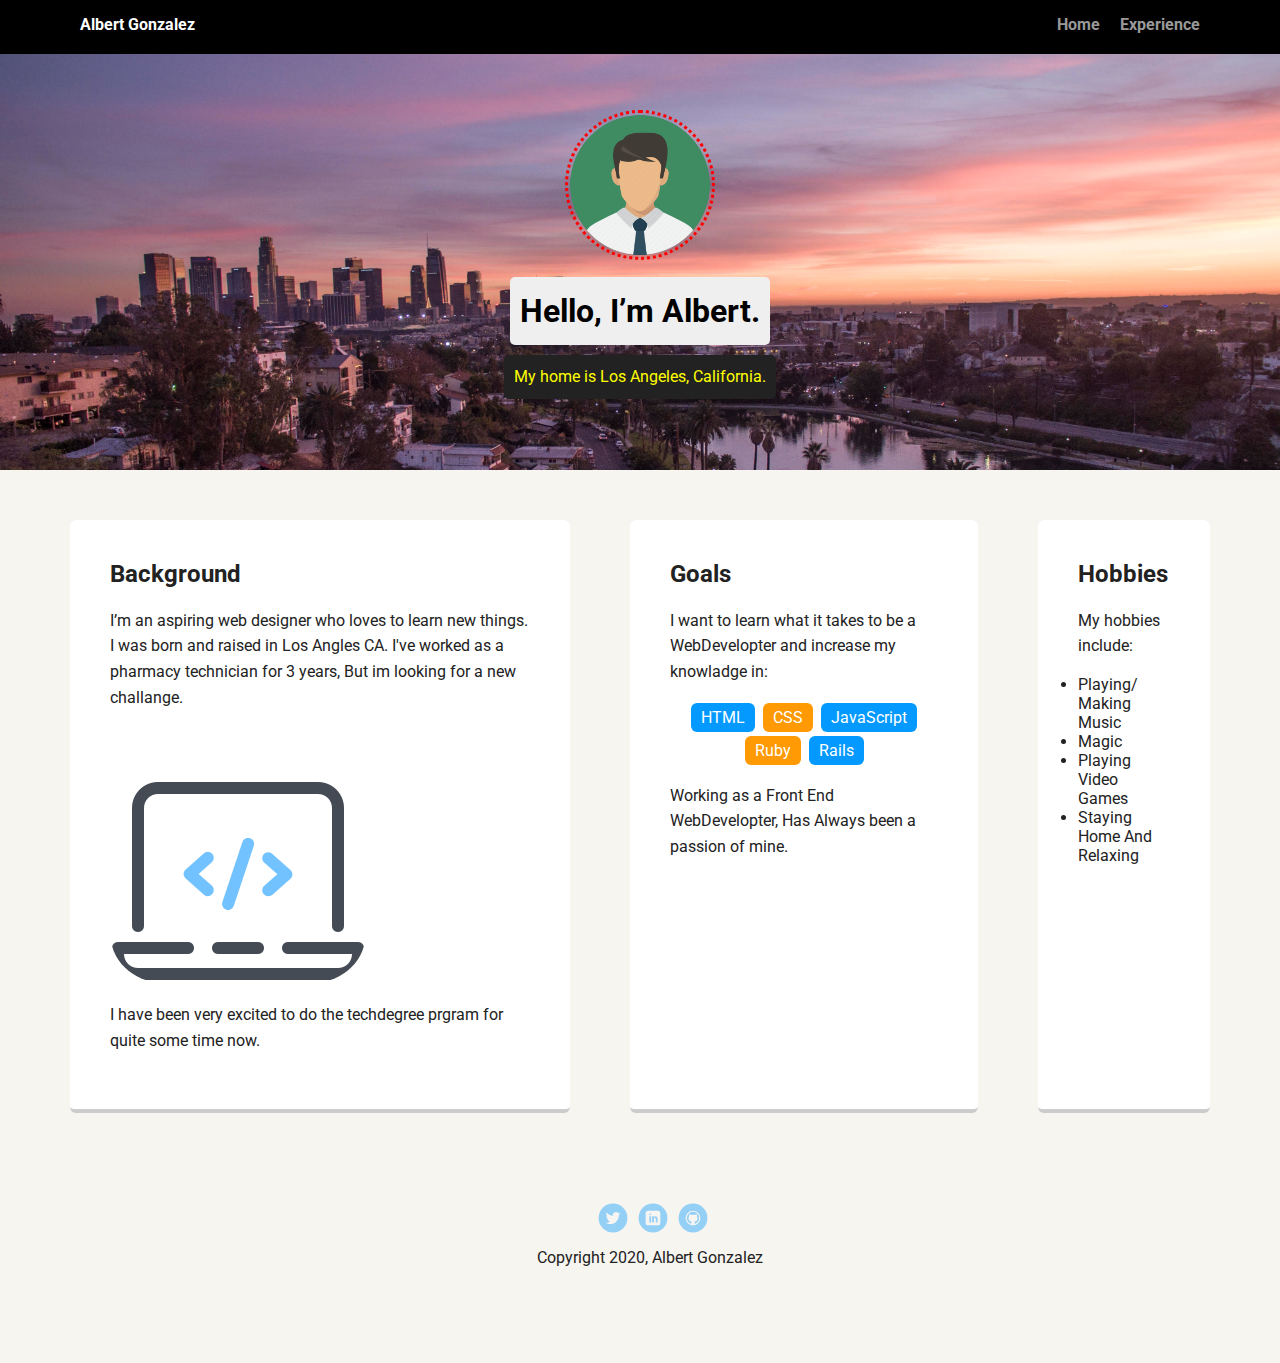
==== index.html @ 98150286 "Initial commit" ====
<!doctype html>
<html lang="en">
<head>
  <meta charset="utf-8">
  <title>Jane Smith's Profile</title>
  <meta name="viewport" content="width=device-width, initial-scale=1.0">
  <link rel="stylesheet" href="styles.css">
  <link href="https://fonts.googleapis.com/css?family=Muli%7CRoboto:400,300,500,700,900" rel="stylesheet"></head>
  <body>

    <div class="main-nav">
        <ul class="nav">
          <li class="name">Albert Gonzalez</li>
          <li><a href="index.html">Home</a></li>
          <li><a href="experience.html">Experience</a></li>
        </ul>
    </div>

    <header>
      <img src="images/man.png" alt="office man icon" class="profile-image">
      <h1 class="tag name">Hello, I’m Albert.</h1>
      <p class="tag location">My home is Los Angeles, California.</p>
    </header>

    <main class="flex">
      <div class="card">
        <h2>Background</h2>
        <p>I’m an aspiring web designer who loves to learn new things. I was born and raised in Los Angles CA. I've worked as a pharmacy technician for 3 years, But im looking for a new challange.</p>
        <img src="images/laptop-coding.png" class="learning-image">
        <p>I have been very excited to do the techdegree prgram for quite some time now.</p>
      </div> 

      <div class="card">
        <h2>Goals</h2>
        <p>I want to learn what it takes to be a WebDevelopter and increase my knowladge in:</p>
        <ul class="skills">
          <li>HTML</li>
          <li>CSS</li>
          <li>JavaScript</li>
          <li>Ruby</li>
          <li>Rails</li>
        </ul>
        <p>Working as a Front End WebDevelopter, Has Always been a passion of mine.</p>
      </div> 

        <div class="card">
          <h2>Hobbies</h2>
          <p>My hobbies include:
            <li>Playing/ Making Music</li>
            <li>Magic</li>
            <li>Playing Video Games</li>
            <li>Staying Home And Relaxing</li>
        </div> 

    </main>
    <footer>
      <ul>
        <li><a href="https://twitter.com/explore" class="social twitter">Twitter</a></li>
        <li><a href="https://www.linkedin.com/in/albert-gonzalez-a2baa3183/" class="social linkedin">LinkedIn</a></li>
        <li><a href="https://github.com/owlbeartoe" class="social github">Github</a></li>
      </ul>
      <p class="copyright">Copyright 2020, Albert Gonzalez</p>
    </footer>
  </body>
  </html>
---- styles.css ----
/* Global Layout Set-up */
* { 
  box-sizing: border-box;
}
  
body {
  margin: 0;
  padding: 0;
  text-align: center;
  font-family: 'Roboto', sans-serif;
  color: #222;
  background: #f7f5f0;
}
/* Link Styles */

a {
  text-decoration: none;
  color: #999;
}
a:hover {
  color: #6633ff;
}

/* Section Styles */

.main-nav {
  width: 100%;
  background: black;
  min-height: 30px;
  padding: 10px;
  position: fixed;
  text-align: center;
}
.nav {
  display: flex;
  justify-content: space-around;
  font-weight: 700;
  list-style-type: none;
  margin: 0 auto;
  padding: 0;
}

.nav .name {
    display: block;
    margin-right: auto;
    color: white;
}
.nav li {
  padding: 5px 10px 10px 10px;
}
.nav a {
  transition: all .5s;
}
.nav a:hover {
  color: white
}

header {
  text-align: center;
  background: url('images/losangeles.jpg') no-repeat top center ;
  background-size: cover;
  overflow: hidden;
  padding-top: 60px;
}
header {
  line-height: 1.5;
}
header .profile-image {
  margin-top: 50px;
  width: 150px;
  height: 150px;
  border-radius: 100%;
  border: 3px dotted red;
  transition: all .5s;
}
header .profile-image:hover {
  transform: scale(1.3) rotate(-360deg);
  border: green;
}
.tag {
  background-color: #efefef;
  color: black;
  padding: 10px;
  border-radius: 5px;
  display: table;
  margin: 10px auto;
} 
.learning-image{
  border-radius: 50px;
}
.location {
  background-color: #222;
  color: yellow;
}
.card {
  margin: 30px;
  padding: 20px 40px 40px;
  max-width: 500px;
  text-align: left;
  background: #fff;
  border-bottom: 4px solid #ccc;
  border-radius: 6px;
  transition: all .5s;
}
.card:hover {
  border-color: #ff99ff;
}

ul.skills {
  padding: 0;
  text-align: center;
}

.skills li {
  border-radius: 6px;
  display: inline-block;
  background: #ff9904;
  color: white;
  padding: 5px 10px;
  margin: 2px;
}

.skills li:nth-child(odd) {
  background: #0399ff;
}

footer {
  width: 100%;
  min-height: 30px;
  padding: 20px 0 40px 20px;
}

footer .copyright {
  top: -8px;
  font-size: .75em;
}

footer ul {
  list-style-type: none;
  margin: 0;
  padding: 0;
}

footer ul li {
  display: inline-block;
}

a.social {
  display: inline-block;
  text-indent: -9999px;
  margin-left: 5px;
  width: 30px;
  height: 30px;
  background-size: 30px 30px;
  opacity: .4;
  transition: all .5s;
}
a.twitter {
  background-image: url(images/twitter.svg);
}
a.linkedin {
  background-image: url(images/linkedin.svg);
}
a.github {
  background-image: url(images/github.svg);
}
a.social:hover {
  opacity: 1;
}
.clearfix {
  clear: both;
}

/* Styles for larger screens */
@media screen and (min-width: 720px) {
  
  .flex {
      display: -ms-flexbox;      /* TWEENER - IE 10 */
      display: flex; 
      max-width: 1200px;
      -ms-flex-pack: distribute;
      justify-content: space-around;
      margin: 0 auto;
  }

  header {
    min-height: 470px;
  }

  .nav {
    max-width: 1200px;
    padding: 0 30px;
  }


  main {
    padding-top: 20px;
  }

  main p {
    line-height: 1.6em;
  }

  footer {
    font-size: 1.3em;
    max-width: 1200px;
    margin: 40px auto;
  }

}
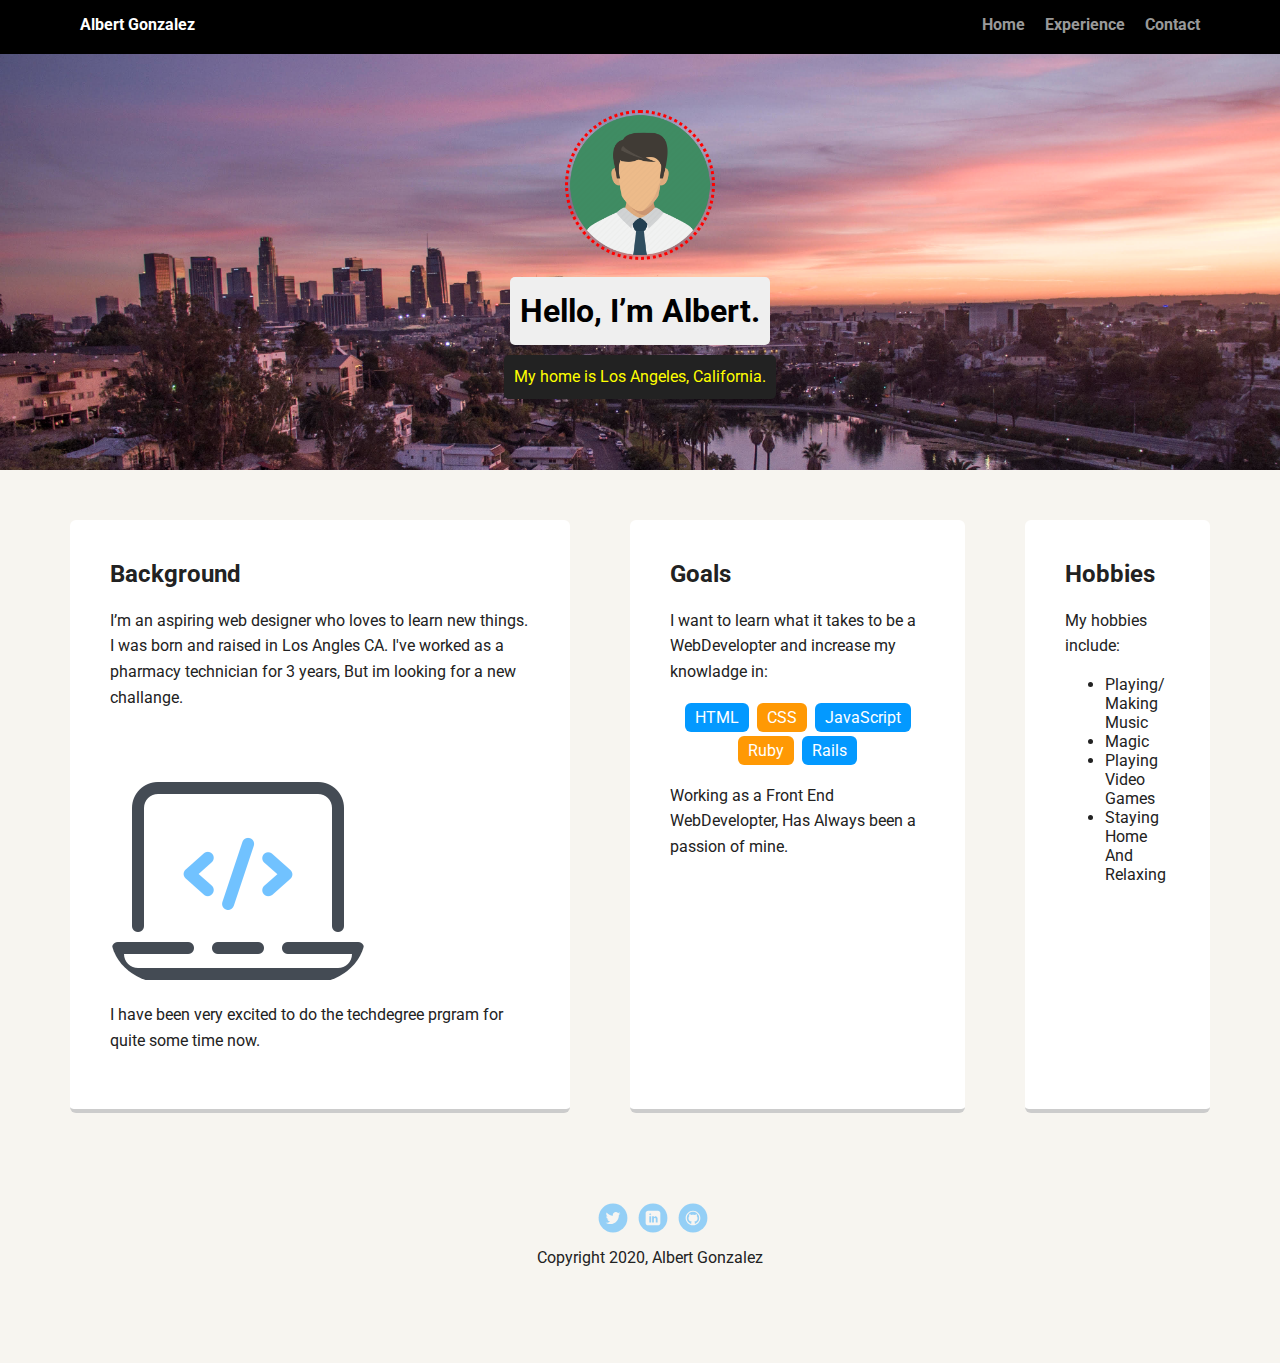
==== commit 724cc231: "Initial commit" ====
--- a/index.html
+++ b/index.html
@@ -2,19 +2,20 @@
 <html lang="en">
 <head>
   <meta charset="utf-8">
-  <title>Jane Smith's Profile</title>
+  <title>Albert Gonzalez Profile</title>
   <meta name="viewport" content="width=device-width, initial-scale=1.0">
   <link rel="stylesheet" href="styles.css">
   <link href="https://fonts.googleapis.com/css?family=Muli%7CRoboto:400,300,500,700,900" rel="stylesheet"></head>
   <body>
 
-    <div class="main-nav">
+    <nav class="main-nav">
         <ul class="nav">
           <li class="name">Albert Gonzalez</li>
           <li><a href="index.html">Home</a></li>
           <li><a href="experience.html">Experience</a></li>
+          <li><a href="contact.html">Contact</a></li>
         </ul>
-    </div>
+      </nav>
 
     <header>
       <img src="images/man.png" alt="office man icon" class="profile-image">
@@ -23,12 +24,12 @@
     </header>
 
     <main class="flex">
-      <div class="card">
+      <section class="card">
         <h2>Background</h2>
         <p>I’m an aspiring web designer who loves to learn new things. I was born and raised in Los Angles CA. I've worked as a pharmacy technician for 3 years, But im looking for a new challange.</p>
-        <img src="images/laptop-coding.png" class="learning-image">
+        <img src="images/laptop-coding.png" alt="computer with tags" class="learning-image">
         <p>I have been very excited to do the techdegree prgram for quite some time now.</p>
-      </div> 
+      </section> 
 
       <div class="card">
         <h2>Goals</h2>
@@ -45,11 +46,13 @@
 
         <div class="card">
           <h2>Hobbies</h2>
-          <p>My hobbies include:
-            <li>Playing/ Making Music</li>
-            <li>Magic</li>
-            <li>Playing Video Games</li>
-            <li>Staying Home And Relaxing</li>
+          <p>My hobbies include:</p>
+            <ul>
+              <li>Playing/ Making Music</li>
+              <li>Magic</li>
+              <li>Playing Video Games</li>
+              <li>Staying Home And Relaxing</li>
+          </ul>
         </div> 
 
     </main>
--- a/styles.css
+++ b/styles.css
@@ -52,7 +52,7 @@
   transition: all .5s;
 }
 .nav a:hover {
-  color: white
+  color: red;
 }
 
 header {
@@ -103,7 +103,7 @@
   transition: all .5s;
 }
 .card:hover {
-  border-color: #ff99ff;
+  border-color: #ff0310c5;
 }
 
 ul.skills {
@@ -170,6 +170,8 @@
 .clearfix {
   clear: both;
 }
+
+
 
 /* Styles for larger screens */
 @media screen and (min-width: 720px) {
